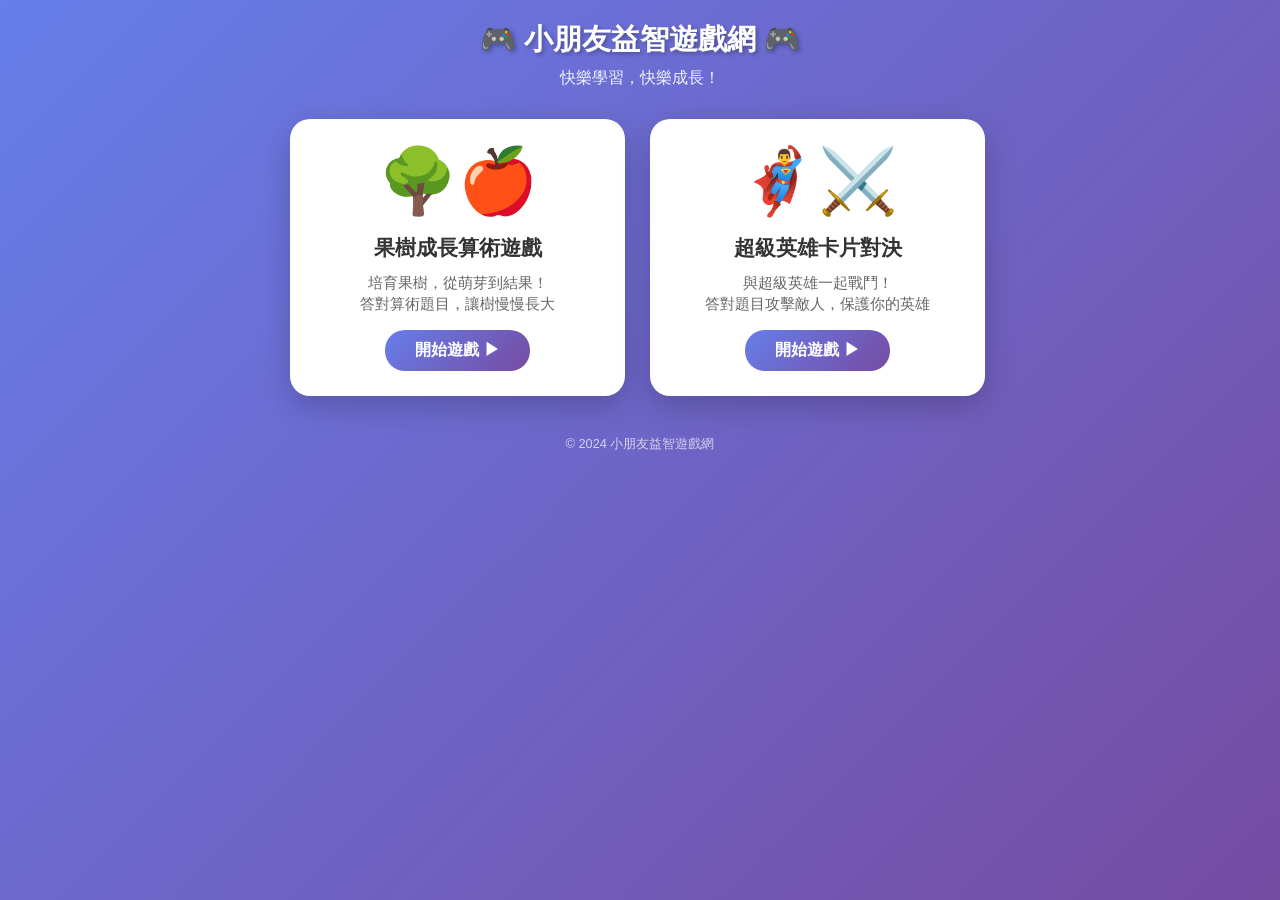
==== index.html @ 2941ffc3 "Add files via upload" ====
<!DOCTYPE html>
<html lang="zh-HK">
<head>
    <meta charset="UTF-8">
    <meta name="viewport" content="width=device-width, initial-scale=1.0, maximum-scale=1.0, user-scalable=no">
    <title>小朋友益智遊戲網</title>
    <style>
        * {
            margin: 0;
            padding: 0;
            box-sizing: border-box;
        }

        body {
            font-family: 'Comic Sans MS', 'Chalkboard SE', 'Noto Sans TC', sans-serif;
            background: linear-gradient(135deg, #667eea 0%, #764ba2 100%);
            min-height: 100vh;
            display: flex;
            flex-direction: column;
            align-items: center;
            padding: 20px 15px;
        }

        header {
            text-align: center;
            margin-bottom: 30px;
        }

        h1 {
            font-size: 1.8rem;
            color: white;
            text-shadow: 2px 2px 4px rgba(0,0,0,0.3);
            margin-bottom: 8px;
        }

        .subtitle {
            font-size: 1rem;
            color: rgba(255,255,255,0.9);
        }

        .game-grid {
            display: flex;
            flex-direction: column;
            gap: 25px;
            width: 100%;
            max-width: 400px;
        }

        .game-card {
            background: white;
            border-radius: 20px;
            padding: 25px 20px;
            text-align: center;
            box-shadow: 0 10px 30px rgba(0,0,0,0.2);
            transition: transform 0.3s, box-shadow 0.3s;
            cursor: pointer;
        }

        .game-card:active {
            transform: scale(0.98);
        }

        .game-icon {
            font-size: 4rem;
            margin-bottom: 15px;
        }

        .game-title {
            font-size: 1.3rem;
            color: #333;
            margin-bottom: 10px;
            font-weight: bold;
        }

        .game-desc {
            font-size: 0.95rem;
            color: #666;
            margin-bottom: 15px;
            line-height: 1.4;
        }

        .play-btn {
            display: inline-block;
            padding: 10px 30px;
            background: linear-gradient(135deg, #667eea 0%, #764ba2 100%);
            color: white;
            border-radius: 20px;
            text-decoration: none;
            font-weight: bold;
            font-size: 1rem;
        }

        footer {
            margin-top: 40px;
            color: rgba(255,255,255,0.7);
            font-size: 0.8rem;
            text-align: center;
        }

        @media (min-width: 600px) {
            .game-grid {
                flex-direction: row;
                flex-wrap: wrap;
                max-width: 700px;
            }
            .game-card {
                width: calc(50% - 15px);
            }
        }
    </style>
</head>
<body>
    <header>
        <h1>🎮 小朋友益智遊戲網 🎮</h1>
        <p class="subtitle">快樂學習，快樂成長！</p>
    </header>

    <main class="game-grid">
        <div class="game-card" onclick="location.href='mario.html'">
            <div class="game-icon">🌳🍎</div>
            <h2 class="game-title">果樹成長算術遊戲</h2>
            <p class="game-desc">培育果樹，從萌芽到結果！<br>答對算術題目，讓樹慢慢長大</p>
            <span class="play-btn">開始遊戲 ▶</span>
        </div>

        <div class="game-card" onclick="location.href='marvel.html'">
            <div class="game-icon">🦸‍♂️⚔️</div>
            <h2 class="game-title">超級英雄卡片對決</h2>
            <p class="game-desc">與超級英雄一起戰鬥！<br>答對題目攻擊敵人，保護你的英雄</p>
            <span class="play-btn">開始遊戲 ▶</span>
        </div>
    </main>

    <footer>
        <p>© 2024 小朋友益智遊戲網</p>
    </footer>
</body>
</html>
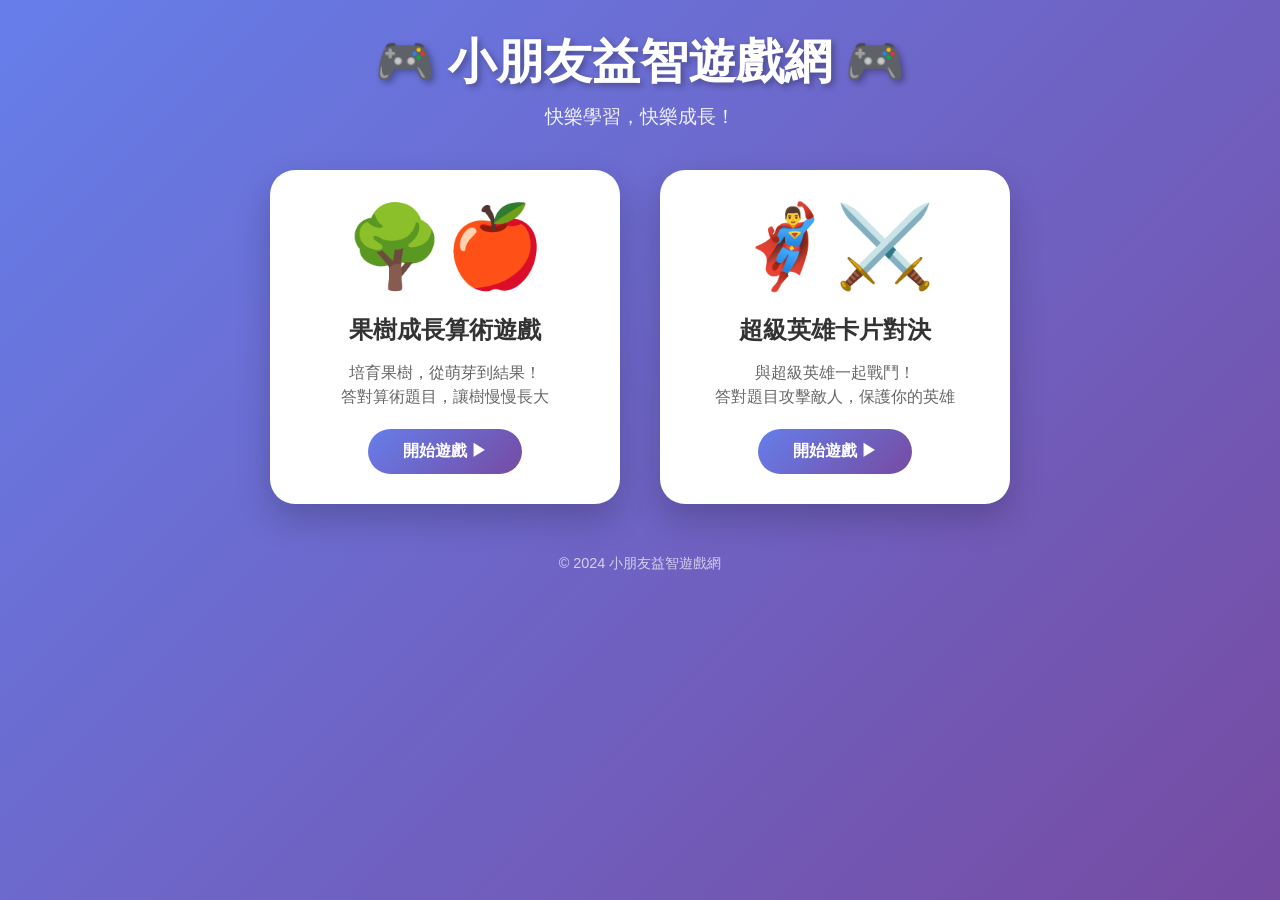
==== commit f5975ea3: "Add files via upload" ====
--- a/index.html
+++ b/index.html
@@ -2,7 +2,7 @@
 <html lang="zh-HK">
 <head>
     <meta charset="UTF-8">
-    <meta name="viewport" content="width=device-width, initial-scale=1.0, maximum-scale=1.0, user-scalable=no">
+    <meta name="viewport" content="width=device-width, initial-scale=1.0">
     <title>小朋友益智遊戲網</title>
     <style>
         * {
@@ -18,94 +18,89 @@
             display: flex;
             flex-direction: column;
             align-items: center;
-            padding: 20px 15px;
+            padding: 30px 20px;
         }
 
         header {
             text-align: center;
-            margin-bottom: 30px;
+            margin-bottom: 40px;
         }
 
         h1 {
-            font-size: 1.8rem;
+            font-size: 3rem;
             color: white;
-            text-shadow: 2px 2px 4px rgba(0,0,0,0.3);
-            margin-bottom: 8px;
+            text-shadow: 3px 3px 6px rgba(0,0,0,0.3);
+            margin-bottom: 10px;
         }
 
         .subtitle {
-            font-size: 1rem;
+            font-size: 1.2rem;
             color: rgba(255,255,255,0.9);
         }
 
         .game-grid {
             display: flex;
-            flex-direction: column;
-            gap: 25px;
-            width: 100%;
-            max-width: 400px;
+            gap: 40px;
+            flex-wrap: wrap;
+            justify-content: center;
+            max-width: 900px;
         }
 
         .game-card {
             background: white;
-            border-radius: 20px;
-            padding: 25px 20px;
+            border-radius: 25px;
+            padding: 30px;
+            width: 350px;
             text-align: center;
-            box-shadow: 0 10px 30px rgba(0,0,0,0.2);
+            box-shadow: 0 15px 35px rgba(0,0,0,0.2);
             transition: transform 0.3s, box-shadow 0.3s;
             cursor: pointer;
         }
 
-        .game-card:active {
-            transform: scale(0.98);
+        .game-card:hover {
+            transform: translateY(-10px);
+            box-shadow: 0 20px 45px rgba(0,0,0,0.3);
         }
 
         .game-icon {
-            font-size: 4rem;
-            margin-bottom: 15px;
+            font-size: 5rem;
+            margin-bottom: 20px;
         }
 
         .game-title {
-            font-size: 1.3rem;
+            font-size: 1.5rem;
             color: #333;
-            margin-bottom: 10px;
+            margin-bottom: 15px;
             font-weight: bold;
         }
 
         .game-desc {
-            font-size: 0.95rem;
+            font-size: 1rem;
             color: #666;
-            margin-bottom: 15px;
-            line-height: 1.4;
+            margin-bottom: 20px;
+            line-height: 1.5;
         }
 
         .play-btn {
             display: inline-block;
-            padding: 10px 30px;
+            padding: 12px 35px;
             background: linear-gradient(135deg, #667eea 0%, #764ba2 100%);
             color: white;
-            border-radius: 20px;
+            border-radius: 25px;
             text-decoration: none;
             font-weight: bold;
-            font-size: 1rem;
+            transition: transform 0.2s, box-shadow 0.2s;
+        }
+
+        .play-btn:hover {
+            transform: scale(1.05);
+            box-shadow: 0 5px 20px rgba(102, 126, 234, 0.5);
         }
 
         footer {
-            margin-top: 40px;
+            margin-top: 50px;
             color: rgba(255,255,255,0.7);
-            font-size: 0.8rem;
-            text-align: center;
-        }
-
-        @media (min-width: 600px) {
-            .game-grid {
-                flex-direction: row;
-                flex-wrap: wrap;
-                max-width: 700px;
-            }
-            .game-card {
-                width: calc(50% - 15px);
-            }
+            font-size: 0.9rem;
         }
     </style>
 </head>
@@ -123,7 +118,7 @@
             <span class="play-btn">開始遊戲 ▶</span>
         </div>
 
-        <div class="game-card" onclick="location.href='marvel.html'">
+        <div class="game-card" onclick="location.href='marvel-math-game/marvel.html'">
             <div class="game-icon">🦸‍♂️⚔️</div>
             <h2 class="game-title">超級英雄卡片對決</h2>
             <p class="game-desc">與超級英雄一起戰鬥！<br>答對題目攻擊敵人，保護你的英雄</p>
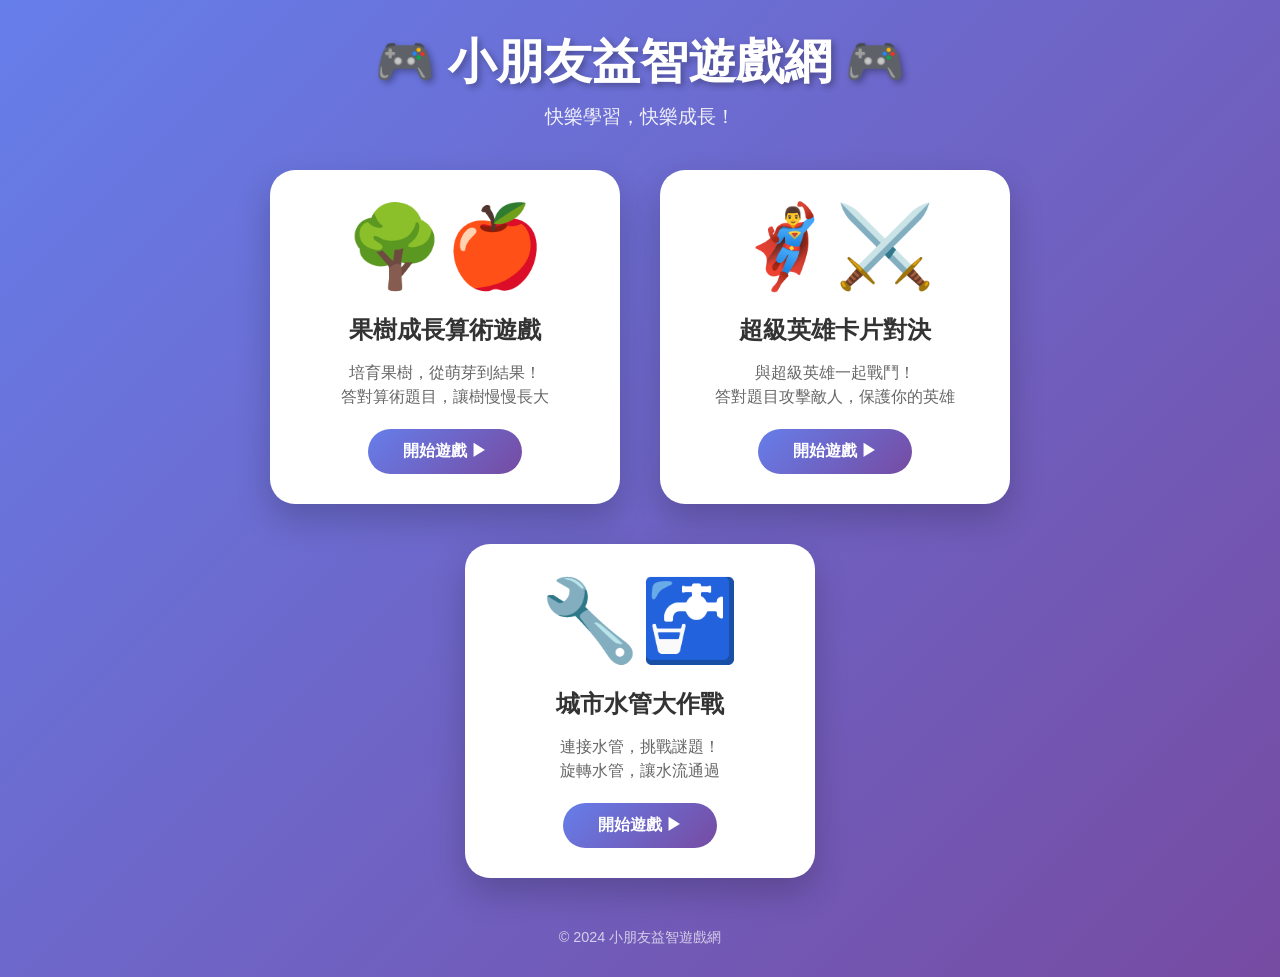
==== commit d28219d0: "Add files via upload" ====
--- a/index.html
+++ b/index.html
@@ -124,6 +124,13 @@
             <p class="game-desc">與超級英雄一起戰鬥！<br>答對題目攻擊敵人，保護你的英雄</p>
             <span class="play-btn">開始遊戲 ▶</span>
         </div>
+
+        <div class="game-card" onclick="location.href='city-pipes.html'">
+            <div class="game-icon">🔧🚰</div>
+            <h2 class="game-title">城市水管大作戰</h2>
+            <p class="game-desc">連接水管，挑戰謎題！<br>旋轉水管，讓水流通過</p>
+            <span class="play-btn">開始遊戲 ▶</span>
+        </div>
     </main>
 
     <footer>
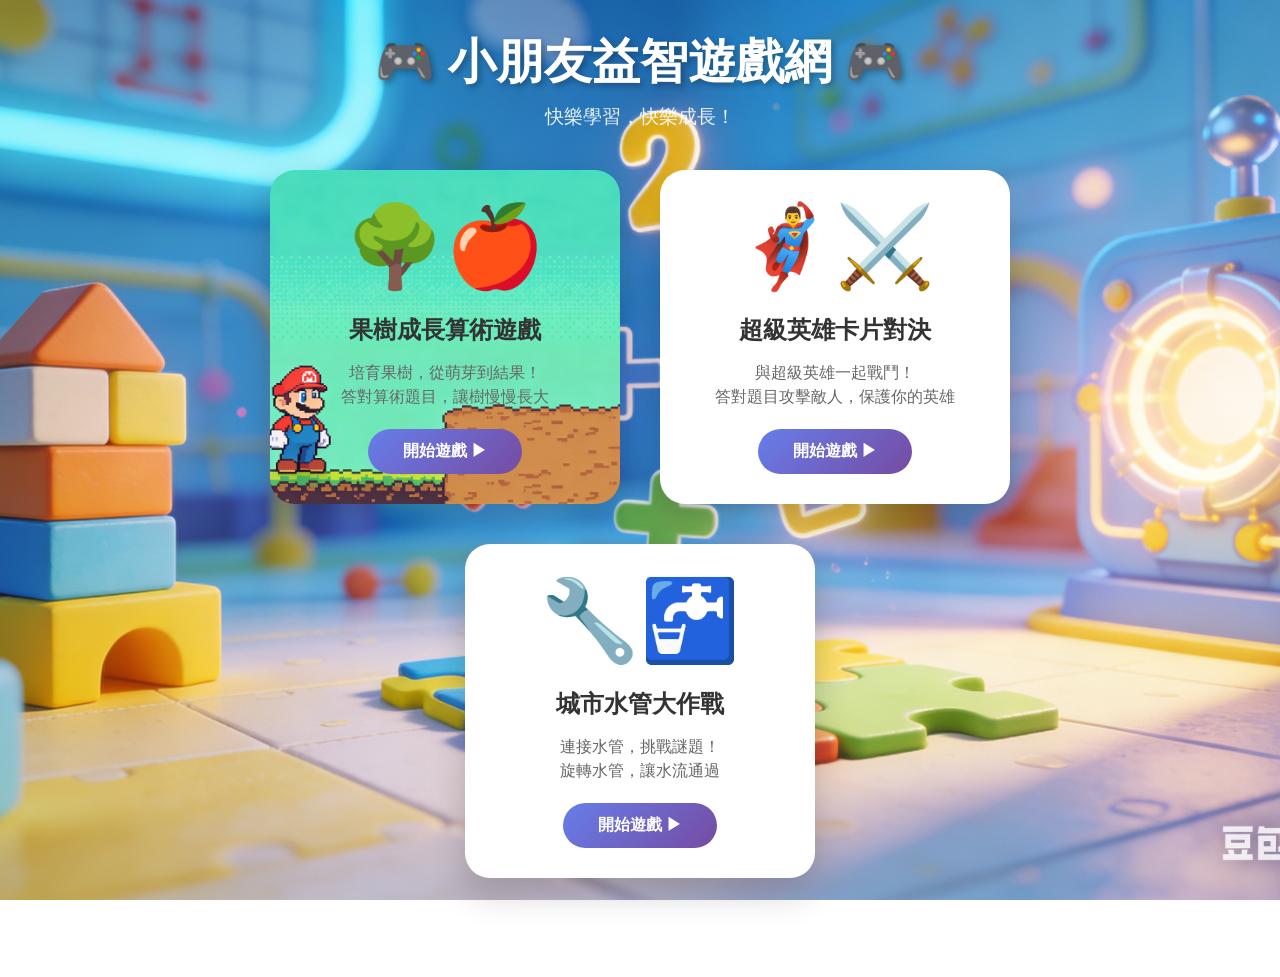
==== commit 37503d19: "Add files via upload" ====
--- a/index.html
+++ b/index.html
@@ -13,7 +13,8 @@
 
         body {
             font-family: 'Comic Sans MS', 'Chalkboard SE', 'Noto Sans TC', sans-serif;
-            background: linear-gradient(135deg, #667eea 0%, #764ba2 100%);
+            background: url('back2.png') no-repeat center center fixed;
+            background-size: cover;
             min-height: 100vh;
             display: flex;
             flex-direction: column;
@@ -55,6 +56,16 @@
             box-shadow: 0 15px 35px rgba(0,0,0,0.2);
             transition: transform 0.3s, box-shadow 0.3s;
             cursor: pointer;
+            background-size: cover;
+            background-position: center;
+        }
+
+        .game-card.mario-bg {
+            background-image: url('m9.png');
+        }
+
+        .game-card.marvel-bg {
+            background-image: url('marvel-math-game/images/back.png');
         }
 
         .game-card:hover {
@@ -111,14 +122,14 @@
     </header>
 
     <main class="game-grid">
-        <div class="game-card" onclick="location.href='mario.html'">
+        <div class="game-card mario-bg" onclick="location.href='mario.html'">
             <div class="game-icon">🌳🍎</div>
             <h2 class="game-title">果樹成長算術遊戲</h2>
             <p class="game-desc">培育果樹，從萌芽到結果！<br>答對算術題目，讓樹慢慢長大</p>
             <span class="play-btn">開始遊戲 ▶</span>
         </div>
 
-        <div class="game-card" onclick="location.href='marvel-math-game/marvel.html'">
+        <div class="game-card marvel-bg" onclick="location.href='marvel-math-game/marvel.html'">
             <div class="game-icon">🦸‍♂️⚔️</div>
             <h2 class="game-title">超級英雄卡片對決</h2>
             <p class="game-desc">與超級英雄一起戰鬥！<br>答對題目攻擊敵人，保護你的英雄</p>
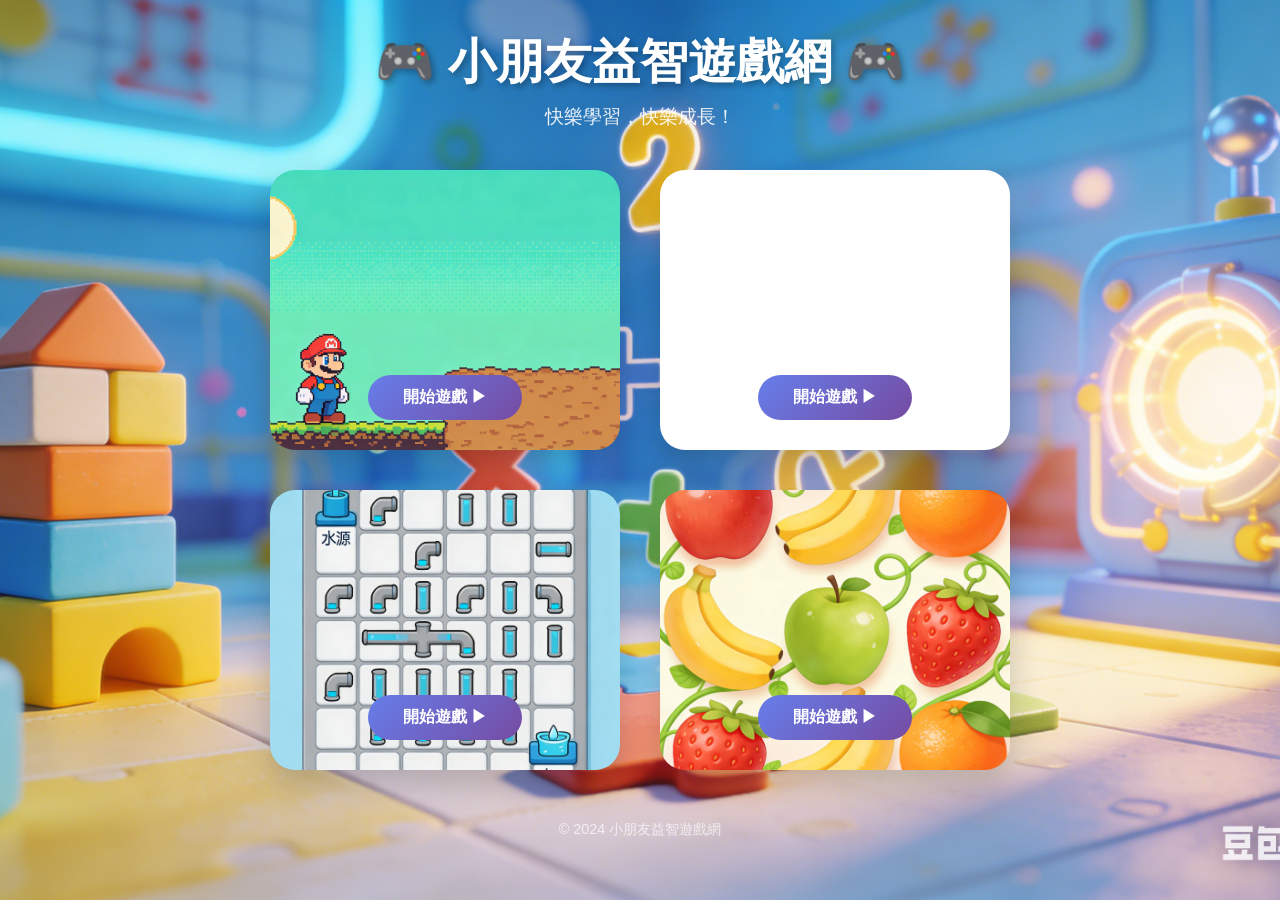
==== commit bd1d9293: "Add files via upload" ====
--- a/index.html
+++ b/index.html
@@ -52,12 +52,17 @@
             border-radius: 25px;
             padding: 30px;
             width: 350px;
+            height: 280px;
             text-align: center;
             box-shadow: 0 15px 35px rgba(0,0,0,0.2);
             transition: transform 0.3s, box-shadow 0.3s;
             cursor: pointer;
             background-size: cover;
             background-position: center;
+            display: flex;
+            flex-direction: column;
+            justify-content: flex-end;
+            align-items: center;
         }
 
         .game-card.mario-bg {
@@ -68,28 +73,17 @@
             background-image: url('marvel-math-game/images/back.png');
         }
 
+        .game-card.link-bg {
+            background-image: url('link-game/images/back3.png');
+        }
+
+        .game-card.pipes-bg {
+            background-image: url('back4.png');
+        }
+
         .game-card:hover {
             transform: translateY(-10px);
             box-shadow: 0 20px 45px rgba(0,0,0,0.3);
-        }
-
-        .game-icon {
-            font-size: 5rem;
-            margin-bottom: 20px;
-        }
-
-        .game-title {
-            font-size: 1.5rem;
-            color: #333;
-            margin-bottom: 15px;
-            font-weight: bold;
-        }
-
-        .game-desc {
-            font-size: 1rem;
-            color: #666;
-            margin-bottom: 20px;
-            line-height: 1.5;
         }
 
         .play-btn {
@@ -123,23 +117,18 @@
 
     <main class="game-grid">
         <div class="game-card mario-bg" onclick="location.href='mario.html'">
-            <div class="game-icon">🌳🍎</div>
-            <h2 class="game-title">果樹成長算術遊戲</h2>
-            <p class="game-desc">培育果樹，從萌芽到結果！<br>答對算術題目，讓樹慢慢長大</p>
             <span class="play-btn">開始遊戲 ▶</span>
         </div>
 
         <div class="game-card marvel-bg" onclick="location.href='marvel-math-game/marvel.html'">
-            <div class="game-icon">🦸‍♂️⚔️</div>
-            <h2 class="game-title">超級英雄卡片對決</h2>
-            <p class="game-desc">與超級英雄一起戰鬥！<br>答對題目攻擊敵人，保護你的英雄</p>
             <span class="play-btn">開始遊戲 ▶</span>
         </div>
 
-        <div class="game-card" onclick="location.href='city-pipes.html'">
-            <div class="game-icon">🔧🚰</div>
-            <h2 class="game-title">城市水管大作戰</h2>
-            <p class="game-desc">連接水管，挑戰謎題！<br>旋轉水管，讓水流通過</p>
+        <div class="game-card pipes-bg" onclick="location.href='city-pipes.html'">
+            <span class="play-btn">開始遊戲 ▶</span>
+        </div>
+
+        <div class="game-card link-bg" onclick="location.href='link-game/link.html'">
             <span class="play-btn">開始遊戲 ▶</span>
         </div>
     </main>
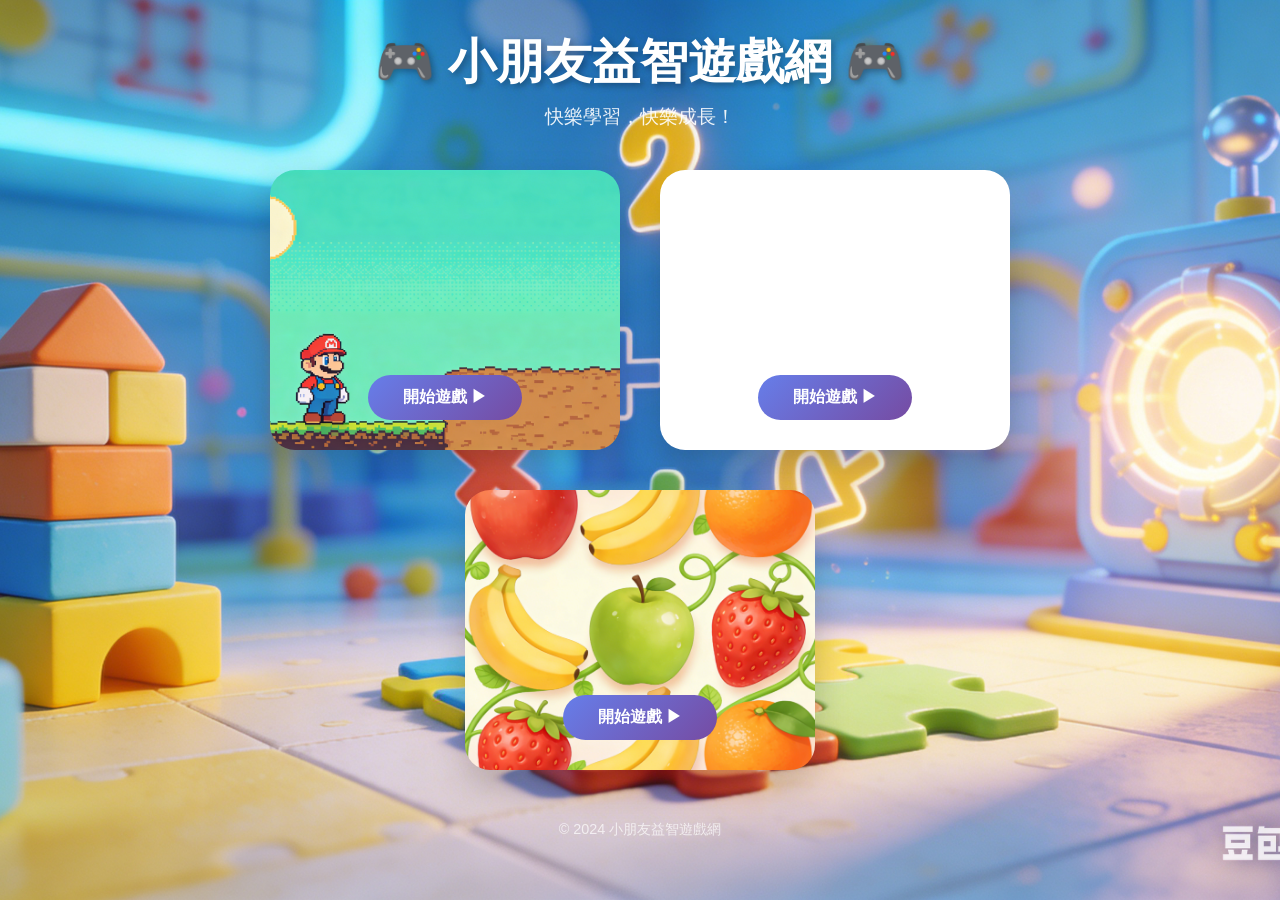
==== commit 6d730724: "Add files via upload" ====
--- a/index.html
+++ b/index.html
@@ -77,10 +77,6 @@
             background-image: url('link-game/images/back3.png');
         }
 
-        .game-card.pipes-bg {
-            background-image: url('back4.png');
-        }
-
         .game-card:hover {
             transform: translateY(-10px);
             box-shadow: 0 20px 45px rgba(0,0,0,0.3);
@@ -124,10 +120,6 @@
             <span class="play-btn">開始遊戲 ▶</span>
         </div>
 
-        <div class="game-card pipes-bg" onclick="location.href='city-pipes.html'">
-            <span class="play-btn">開始遊戲 ▶</span>
-        </div>
-
         <div class="game-card link-bg" onclick="location.href='link-game/link.html'">
             <span class="play-btn">開始遊戲 ▶</span>
         </div>
